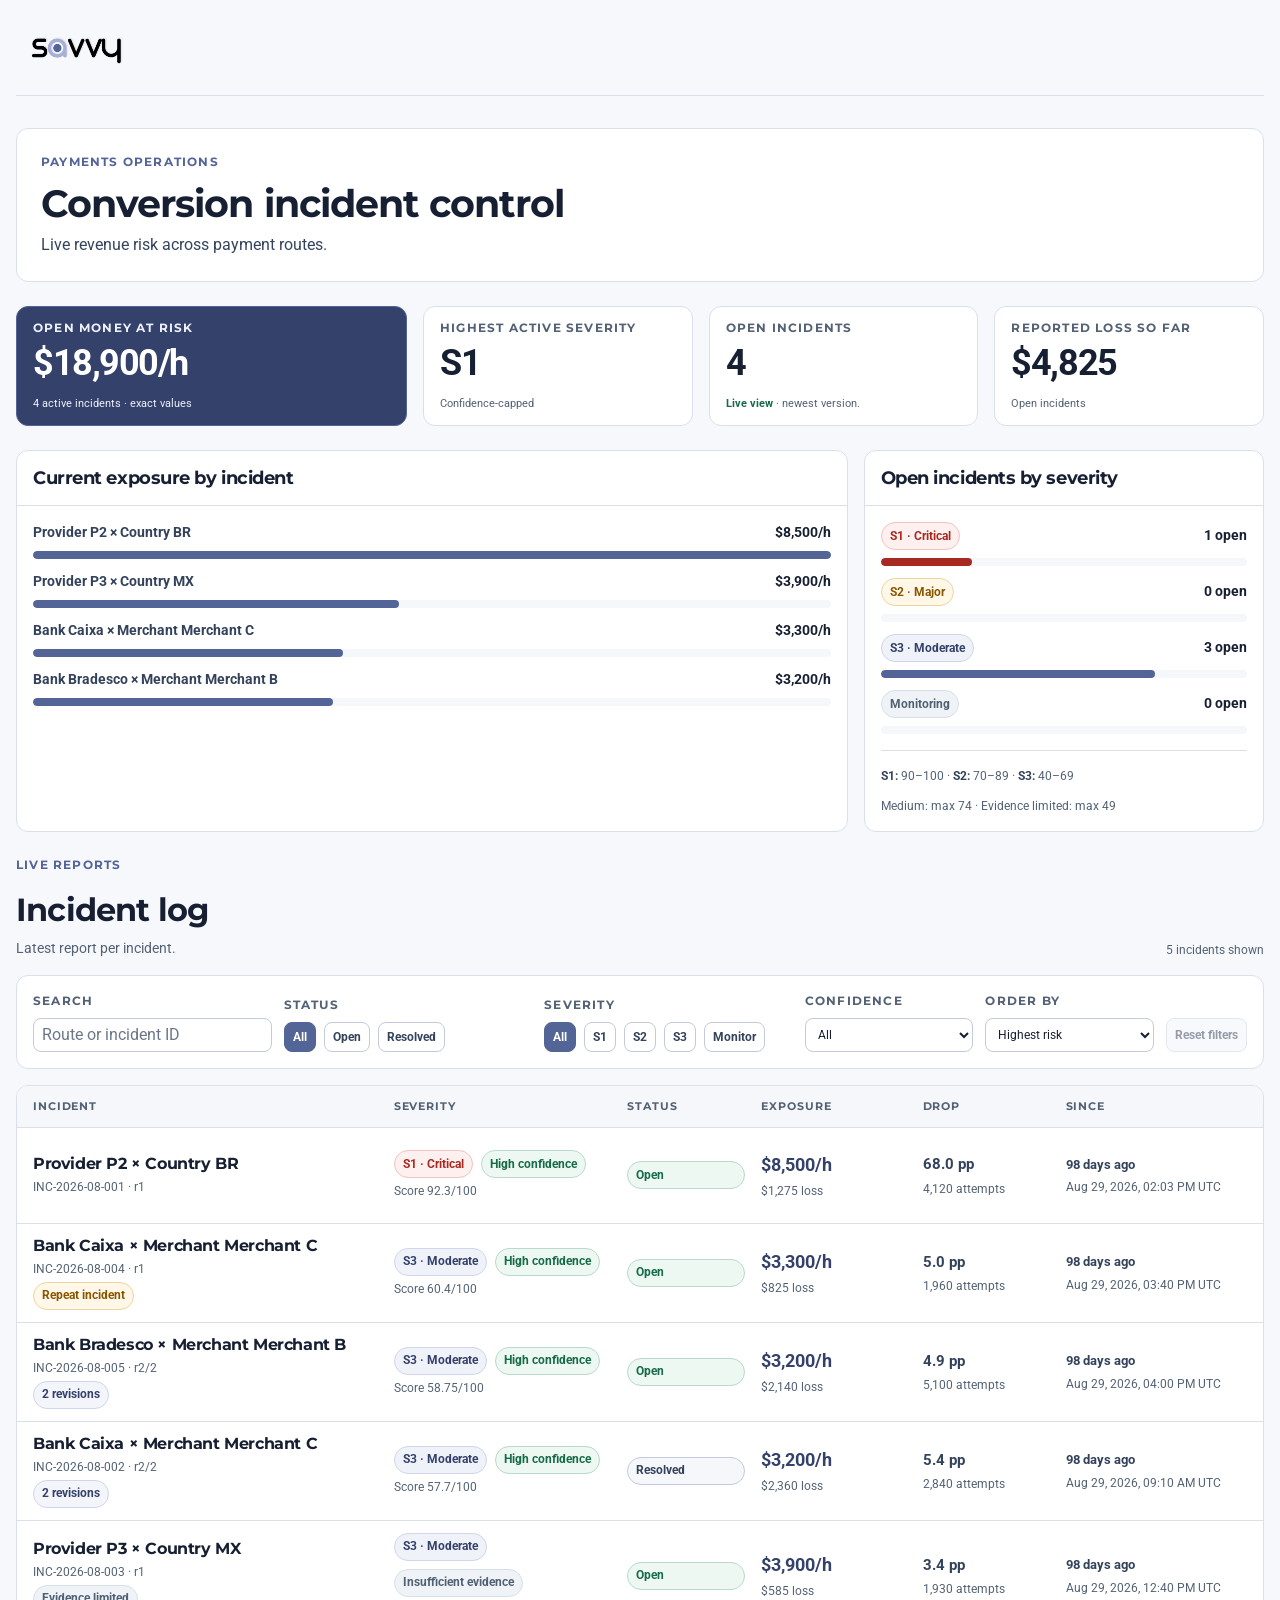
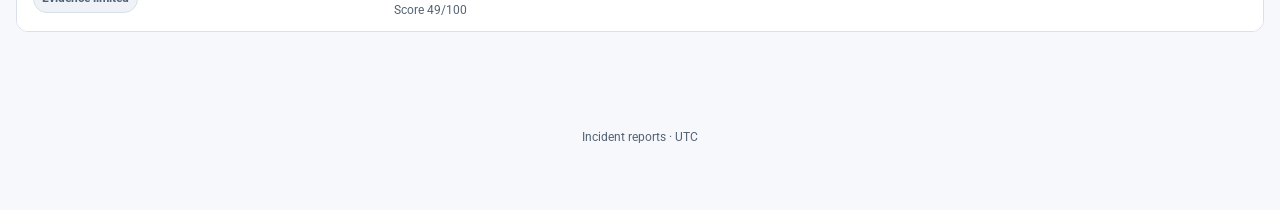
==== index.html @ c7ad4ebd "front v1" ====
<!doctype html>
<html lang="en">
<head>
    <meta charset="UTF-8">
    <meta name="viewport" content="width=device-width, initial-scale=1.0">
    <meta name="description" content="Savvy conversion incident control room">
    <link rel="icon" type="image/svg+xml" href="savvy.svg">
    <title>Savvy — Conversion Control Room</title>
    <link rel="preconnect" href="https://fonts.googleapis.com">
    <link rel="preconnect" href="https://fonts.gstatic.com" crossorigin>
    <link href="https://fonts.googleapis.com/css2?family=Montserrat:wght@600;700;800&family=Roboto:wght@400;500;700&display=swap" rel="stylesheet">
    <link rel="stylesheet" href="dashboard.css?v=20260830">
    <script src="dashboard-data.js" defer></script>
    <script src="dashboard-utils.js" defer></script>
    <script src="dashboard-index.js" defer></script>
</head>
<body>
    <a class="skip-link" href="#main-content">Skip to incident dashboard</a>

    <header class="page-shell topbar">
        <a class="brand" href="index.html" aria-label="Savvy conversion control room home">
            <span class="brand-logo"><img src="savvy.png" alt="Savvy"></span>
            <span class="brand-copy">
                <span class="brand-context"></span>
            </span>
        </a>
    </header>

    <main id="main-content" class="page-shell" tabindex="-1">
        <section id="loadingState" class="loading-shell" role="status" aria-live="polite" aria-label="Loading incident reports">
            <img class="loading-logo" src="savvy.png" alt="Savvy">
            <p class="loading-copy">Loading the latest incident reports…</p>
            <div class="summary-grid" aria-hidden="true">
                <div class="skeleton skeleton--summary"></div>
                <div class="skeleton skeleton--summary"></div>
                <div class="skeleton skeleton--summary"></div>
                <div class="skeleton skeleton--summary"></div>
            </div>
            <div class="overview-grid" aria-hidden="true">
                <div class="skeleton skeleton--panel"></div>
                <div class="skeleton skeleton--panel"></div>
            </div>
        </section>

        <div id="dashboardApp" class="is-hidden" aria-busy="true">
            <section class="dashboard-header" aria-labelledby="dashboard-title">
                <div class="dashboard-header__title">
                    <p class="eyebrow">Payments operations</p>
                    <h1 id="dashboard-title">Conversion incident control</h1>
                    <p class="header-copy">Live revenue risk across payment routes.</p>
                </div>
            </section>

            <section id="summaryGrid" class="summary-grid" aria-label="Open incident summary"></section>

            <section class="overview-grid" aria-label="Aggregate incident analysis">
                <article id="exposurePanel" class="panel"></article>
                <article id="severityPanel" class="panel"></article>
            </section>

            <section id="incident-log" class="incident-section" aria-labelledby="incident-log-title">
                <div class="incident-section-header">
                    <div>
                    <p class="eyebrow">Live reports</p>
                    <h2 id="incident-log-title">Incident log</h2>
                    <p class="panel-description">Latest report per incident.</p>
                    </div>
                    <p id="filteredCount" class="topbar-note" aria-live="polite"></p>
                </div>

                <div class="filter-panel" aria-label="Incident filters">
                    <label class="filter-search" for="incidentSearch">
                        <span class="field-label filter-label">Search</span>
                        <input id="incidentSearch" type="search" placeholder="Route or incident ID" autocomplete="off">
                    </label>
                    <div class="filter-set" role="group" aria-label="Filter by status">
                        <span class="field-label filter-label">Status</span>
                        <button class="filter-button" type="button" data-status-filter="all" aria-pressed="true">All</button>
                        <button class="filter-button" type="button" data-status-filter="open" aria-pressed="false">Open</button>
                        <button class="filter-button" type="button" data-status-filter="resolved" aria-pressed="false">Resolved</button>
                    </div>
                    <div class="filter-set" role="group" aria-label="Filter by severity">
                        <span class="field-label filter-label">Severity</span>
                        <button class="filter-button" type="button" data-severity-filter="all" aria-pressed="true">All</button>
                        <button class="filter-button" type="button" data-severity-filter="S1" aria-pressed="false">S1 · Critical</button>
                        <button class="filter-button" type="button" data-severity-filter="S2" aria-pressed="false">S2 · Major</button>
                        <button class="filter-button" type="button" data-severity-filter="S3" aria-pressed="false">S3 · Moderate</button>
                        <button class="filter-button" type="button" data-severity-filter="Monitoring" aria-pressed="false">Monitoring</button>
                    </div>
                    <label class="filter-select-wrap" for="confidenceFilter">
                        <span class="field-label filter-label">Confidence</span>
                        <select id="confidenceFilter" class="filter-select">
                            <option value="all">All</option>
                            <option value="high">High</option>
                            <option value="medium">Medium</option>
                            <option value="insufficient_evidence">Evidence limited</option>
                        </select>
                    </label>
                    <label class="filter-select-wrap" for="sortOrder">
                        <span class="field-label filter-label">Order by</span>
                        <select id="sortOrder" class="filter-select">
                            <option value="risk">Highest risk</option>
                            <option value="burn">Money at risk</option>
                            <option value="drop">Largest drop</option>
                            <option value="attempts">Affected attempts</option>
                            <option value="recent">Newest detected</option>
                        </select>
                    </label>
                    <button id="resetFilters" class="button button--secondary" type="button" disabled>Reset filters</button>
                </div>

                <div id="incidentList" class="incident-list"></div>
            </section>
        </div>
    </main>

    <footer class="page-shell footer-note">Incident reports · UTC</footer>

    <noscript>
        <style>#loadingState { display: none !important; }</style>
        <div class="page-shell error-state">
            <div class="error-state__mark" aria-hidden="true">!</div>
            <h1>JavaScript is required to render incident reports</h1>
            <p>Enable JavaScript to load the live dashboard data.</p>
        </div>
    </noscript>
</body>
</html>
---- dashboard.css ----
:root {
    --ink: #172033;
    --ink-soft: #34435c;
    --muted: #536174;
    --muted-soft: #6b7789;
    --surface: #ffffff;
    --surface-muted: #f5f7fb;
    --surface-indigo: #f0f2fa;
    --canvas: #f7f8fc;
    --line: #d9dfeb;
    --line-strong: #c2cadb;
    --indigo-900: #34416a;
    --indigo-700: #536597;
    --indigo-500: #7887b8;
    --indigo-200: #cfd5eb;
    --indigo-100: #e9ecf7;
    --indigo-50: #f4f5fb;
    --critical: #a82920;
    --critical-bg: #fdf0ef;
    --major: #8a5700;
    --major-bg: #fff7e8;
    --moderate: #536597;
    --moderate-bg: #f0f2fa;
    --monitor: #506174;
    --monitor-bg: #eff3f7;
    --success: #176b48;
    --success-bg: #edf8f2;
    --focus: #1d6fd8;
    --radius-sm: 8px;
    --radius-md: 12px;
    --radius-lg: 16px;
    --space-1: 4px;
    --space-2: 8px;
    --space-3: 12px;
    --space-4: 16px;
    --space-5: 24px;
    --space-6: 32px;
    --space-7: 48px;
    --space-8: 64px;
    --content-width: 1280px;
}

* { box-sizing: border-box; }

html {
    background: var(--canvas);
    color: var(--ink);
    font-family: 'Roboto', Arial, sans-serif;
    font-size: 16px;
    line-height: 1.5;
    scroll-behavior: smooth;
}

body {
    min-width: 320px;
    margin: 0;
    background: var(--canvas);
}

button,
input,
select { font: inherit; }

button,
select { color: inherit; }

a { color: inherit; }

button:focus-visible,
a:focus-visible,
select:focus-visible,
summary:focus-visible {
    outline: 3px solid var(--focus);
    outline-offset: 3px;
}

h1,
h2,
h3,
h4,
.font-heading {
    margin: 0;
    color: var(--ink);
    font-family: 'Montserrat', Arial, sans-serif;
    font-weight: 700;
    letter-spacing: -0.025em;
}

p,
ul,
ol,
dl { margin: 0; }

.sr-only {
    position: absolute;
    width: 1px;
    height: 1px;
    padding: 0;
    margin: -1px;
    overflow: hidden;
    clip: rect(0, 0, 0, 0);
    white-space: nowrap;
    border: 0;
}

.skip-link {
    position: fixed;
    top: var(--space-3);
    left: var(--space-3);
    z-index: 100;
    padding: var(--space-2) var(--space-3);
    border-radius: var(--radius-sm);
    background: var(--ink);
    color: #fff;
    transform: translateY(-180%);
}

.skip-link:focus { transform: translateY(0); }

.page-shell {
    width: min(100% - var(--space-6), var(--content-width));
    margin: 0 auto;
    padding-bottom: var(--space-8);
}

.topbar {
    display: flex;
    align-items: center;
    justify-content: space-between;
    gap: var(--space-4);
    min-height: 96px;
    border-bottom: 1px solid var(--line);
}

.topbar.page-shell { padding-bottom: 0; }

.brand,
.topbar-meta,
.inline-stack,
.chip-row,
.status-cluster,
.detail-badges {
    display: flex;
    align-items: center;
    gap: var(--space-2);
}

.chip-row,
.detail-badges { flex-wrap: wrap; }

.brand { text-decoration: none; }
.brand:hover .brand-logo { opacity: 0.78; }

.brand-logo { display: block; width: 240px; height: 68px; }
.brand-logo img { display: block; width: 100%; height: 100%; object-fit: contain; object-position: left center; }

.brand-copy { display: grid; gap: 0; }

.brand-name {
    font-family: 'Montserrat', Arial, sans-serif;
    font-size: 16px;
    font-weight: 800;
    line-height: 1.2;
    letter-spacing: -0.02em;
}

.brand-context,
.topbar-note,
.meta-copy {
    color: var(--muted);
    font-size: 12px;
}

.system-status {
    display: inline-flex;
    align-items: center;
    gap: var(--space-2);
    color: var(--success);
    font-size: 12px;
    font-weight: 700;
}

.system-status::before {
    width: 8px;
    height: 8px;
    border-radius: 50%;
    background: currentColor;
    box-shadow: 0 0 0 4px rgba(23, 107, 72, 0.12);
    content: '';
}

.system-status--error { color: var(--critical); }
.system-status--error::before { box-shadow: 0 0 0 4px rgba(168, 41, 32, 0.12); }

.button,
.icon-button,
.filter-button,
.text-button {
    display: inline-flex;
    align-items: center;
    justify-content: center;
    min-height: 40px;
    border: 1px solid transparent;
    border-radius: var(--radius-sm);
    cursor: pointer;
    font-family: 'Roboto', Arial, sans-serif;
    font-size: 14px;
    font-weight: 700;
    text-decoration: none;
    transition: background-color 160ms ease, border-color 160ms ease, color 160ms ease;
}

.button { padding: var(--space-2) var(--space-3); }

.button--primary {
    border-color: var(--indigo-700);
    background: var(--indigo-700);
    color: #fff;
}

.button--primary:hover {
    border-color: var(--indigo-900);
    background: var(--indigo-900);
}

.button--secondary {
    border-color: var(--line-strong);
    background: var(--surface);
    color: var(--indigo-900);
}

.button--secondary:hover {
    border-color: var(--indigo-500);
    background: var(--indigo-50);
}

.button--quiet,
.text-button {
    min-height: auto;
    padding: var(--space-1) 0;
    background: transparent;
    color: var(--indigo-900);
}

.button--quiet:hover,
.text-button:hover { color: var(--indigo-700); text-decoration: underline; }

.button:disabled,
.icon-button:disabled,
.filter-button:disabled,
.text-button:disabled {
    border-color: var(--line);
    background: var(--surface-muted);
    color: var(--muted-soft);
    cursor: not-allowed;
    opacity: 0.72;
    transform: none;
    box-shadow: none;
    text-decoration: none;
}

.icon-button {
    width: 40px;
    padding: 0;
    border-color: var(--line-strong);
    background: var(--surface);
    color: var(--indigo-900);
}

.icon-button:hover {
    border-color: var(--indigo-500);
    background: var(--indigo-50);
}

.dashboard-header {
    display: grid;
    grid-template-columns: minmax(0, 1fr);
    align-items: center;
    gap: var(--space-6);
    padding: var(--space-5);
    margin: var(--space-6) 0 var(--space-5);
    border: 1px solid var(--line);
    border-radius: var(--radius-md);
    background: var(--surface);
}

.eyebrow,
.field-label,
.section-kicker,
.metric-label,
.table-label,
.summary-label {
    color: var(--muted);
    font-family: 'Montserrat', Arial, sans-serif;
    font-size: 12px;
    font-weight: 700;
    letter-spacing: 0.1em;
    text-transform: uppercase;
}

.eyebrow { margin-bottom: var(--space-3); color: var(--indigo-700); }

.dashboard-header h1 {
    max-width: 800px;
    font-size: clamp(28px, 3vw, 38px);
    line-height: 1.1;
}

.header-copy {
    max-width: 700px;
    margin-top: var(--space-2);
    color: var(--ink-soft);
    font-size: 16px;
}

.dashboard-header__meta {
    display: grid;
    justify-items: end;
    gap: var(--space-2);
}

.dashboard-header__scope {
    color: var(--muted);
    font-size: 12px;
    font-weight: 700;
}

.header-actions {
    display: flex;
    flex-wrap: wrap;
    justify-content: flex-end;
    gap: var(--space-2);
}

.dashboard-brief {
    display: grid;
    min-width: 340px;
    border: 1px solid var(--line);
    border-radius: var(--radius-md);
    background: var(--surface-muted);
    overflow: hidden;
}

.dashboard-brief__top {
    display: flex;
    align-items: center;
    justify-content: space-between;
    gap: var(--space-4);
    padding: var(--space-2) var(--space-3);
    border-bottom: 1px solid var(--line);
    color: var(--muted);
    font-size: 11px;
    font-weight: 700;
}

.dashboard-brief__top span:first-child {
    color: var(--indigo-900);
    font-family: 'Montserrat', Arial, sans-serif;
    letter-spacing: 0.06em;
    text-transform: uppercase;
}

.dashboard-brief__metrics {
    display: grid;
    grid-template-columns: repeat(2, 1fr);
}

.dashboard-brief__item {
    display: grid;
    gap: var(--space-1);
    min-width: 0;
    padding: var(--space-3);
    border-left: 1px solid var(--line);
}

.dashboard-brief__item:first-child { border-left: 0; }
.dashboard-brief__item span { color: var(--muted); font-size: 12px; }
.dashboard-brief__item strong { color: var(--indigo-900); font-size: 18px; font-variant-numeric: tabular-nums; }

.summary-grid {
    display: grid;
    grid-template-columns: minmax(260px, 1.45fr) repeat(3, minmax(170px, 1fr));
    gap: var(--space-4);
    margin-bottom: var(--space-5);
}

.summary-card {
    display: grid;
    align-content: space-between;
    min-height: 120px;
    padding: var(--space-3) var(--space-4);
    border: 1px solid var(--line);
    border-radius: var(--radius-md);
    background: var(--surface);
}

.summary-card--primary {
    border-color: var(--indigo-700);
    background: var(--indigo-900);
    color: #fff;
}

.summary-card--primary .summary-label,
.summary-card--primary .summary-detail,
.summary-card--primary .summary-footnote { color: #eef0fa; }

.summary-label { margin-bottom: var(--space-2); }

.summary-value {
    color: var(--ink);
    font-family: 'Roboto', Arial, sans-serif;
    font-size: clamp(26px, 3vw, 36px);
    font-variant-numeric: tabular-nums;
    font-weight: 700;
    letter-spacing: -0.04em;
    line-height: 1;
}

.summary-card--primary .summary-value { color: #fff; }

.summary-detail {
    display: none;
}

.summary-footnote {
    margin-top: var(--space-2);
    color: var(--muted);
    font-size: 11px;
}

.summary-severity-list {
    display: grid;
    gap: var(--space-2);
    margin-top: var(--space-2);
}

.summary-severity-row {
    display: flex;
    align-items: center;
    justify-content: space-between;
    gap: var(--space-2);
    color: var(--ink-soft);
    font-size: 14px;
}

.summary-severity-row strong { color: var(--ink); font-variant-numeric: tabular-nums; }

.summary-status { color: var(--success); font-weight: 700; }

.overview-grid {
    display: grid;
    grid-template-columns: minmax(0, 1.35fr) minmax(300px, 0.65fr);
    gap: var(--space-4);
    margin-bottom: var(--space-5);
}

.overview-grid .panel-header,
.overview-grid .panel-body { padding: var(--space-4); }
.overview-grid .exposure-list,
.overview-grid .severity-list { gap: var(--space-3); }
.overview-grid .bar-track { height: 8px; }

.panel,
.detail-card,
.section-card {
    border: 1px solid var(--line);
    border-radius: var(--radius-md);
    background: var(--surface);
    
}

.panel { overflow: hidden; }

.panel-header,
.section-header {
    display: flex;
    align-items: flex-start;
    justify-content: space-between;
    gap: var(--space-4);
    padding: var(--space-5);
    border-bottom: 1px solid var(--line);
}

.panel-title,
.section-title {
    font-size: 18px;
    line-height: 1.25;
}

.panel-description,
.section-description {
    margin-top: var(--space-1);
    color: var(--muted);
    font-size: 14px;
}

.panel-body { padding: var(--space-5); }

.exposure-list,
.severity-list { display: grid; gap: var(--space-4); }

.exposure-row { display: grid; gap: var(--space-2); }

.exposure-row__heading,
.severity-row__heading {
    display: flex;
    align-items: baseline;
    justify-content: space-between;
    gap: var(--space-3);
}

.exposure-route {
    overflow: hidden;
    color: var(--ink-soft);
    font-size: 14px;
    font-weight: 700;
    text-overflow: ellipsis;
    white-space: nowrap;
}

.exposure-value,
.severity-count {
    color: var(--ink);
    font-size: 14px;
    font-variant-numeric: tabular-nums;
    font-weight: 700;
    white-space: nowrap;
}

.bar-track {
    height: 10px;
    overflow: hidden;
    border-radius: 999px;
    background: var(--surface-muted);
}

.bar-fill {
    height: 100%;
    border-radius: inherit;
    background: var(--indigo-700);
}

.bar-fill--s1 { background: var(--critical); }
.bar-fill--s2 { background: var(--major); }
.bar-fill--s3 { background: var(--indigo-700); }
.bar-fill--monitoring { background: var(--monitor); }

.severity-row { display: grid; gap: var(--space-2); }

.severity-explainer {
    display: grid;
    gap: var(--space-3);
    padding-top: var(--space-4);
    margin-top: var(--space-4);
    border-top: 1px solid var(--line);
    color: var(--muted);
    font-size: 12px;
}

.severity-explainer strong { color: var(--ink-soft); }

.incident-section { scroll-margin-top: var(--space-5); }

.incident-section-header {
    display: flex;
    align-items: end;
    justify-content: space-between;
    gap: var(--space-4);
    margin-bottom: var(--space-4);
}

.incident-section-header h2 { font-size: clamp(24px, 3vw, 32px); }

.filter-panel {
    display: flex;
    flex-wrap: wrap;
    align-items: flex-end;
    gap: var(--space-3);
    padding: var(--space-4);
    margin-bottom: var(--space-4);
    border: 1px solid var(--line);
    border-radius: var(--radius-md);
    background: var(--surface);
}

.filter-set {
    display: flex;
    flex-wrap: wrap;
    align-items: center;
    gap: var(--space-2);
    min-width: 0;
}

.filter-label { margin-right: 0; }
.filter-set .filter-label { flex-basis: 100%; }

.filter-search,
.filter-select-wrap {
    display: grid;
    gap: var(--space-2);
    min-width: 0;
}

.filter-search { flex: 1 1 220px; }
.filter-select-wrap { flex: 1 1 150px; max-width: 180px; }
.filter-set { flex: 1 1 230px; }
.filter-panel > .button { align-self: end; margin-left: auto; }

.filter-search input {
    width: 100%;
    min-height: 34px;
    padding: var(--space-1) var(--space-2);
    border: 1px solid var(--line-strong);
    border-radius: var(--radius-sm);
    background: var(--surface);
    color: var(--ink);
}

.filter-search input::placeholder { color: var(--muted-soft); }

.filter-button {
    min-height: 30px;
    padding: var(--space-1) var(--space-2);
    border-color: var(--line-strong);
    background: var(--surface);
    color: var(--ink-soft);
    font-size: 12px;
    white-space: nowrap;
}

.filter-button:hover { border-color: var(--indigo-500); background: var(--indigo-50); }

.filter-button[aria-pressed='true'] {
    border-color: var(--indigo-700);
    background: var(--indigo-700);
    color: #fff;
}

.filter-set [data-severity-filter] { min-width: 32px; font-size: 0; }
.filter-set [data-severity-filter]::after { font-size: 12px; }
.filter-set [data-severity-filter='all']::after { content: 'All'; }
.filter-set [data-severity-filter='S1']::after { content: 'S1'; }
.filter-set [data-severity-filter='S2']::after { content: 'S2'; }
.filter-set [data-severity-filter='S3']::after { content: 'S3'; }
.filter-set [data-severity-filter='Monitoring']::after { content: 'Monitor'; }

.filter-select {
    width: 100%;
    min-width: 0;
    min-height: 34px;
    padding: var(--space-1) 28px var(--space-1) var(--space-2);
    border: 1px solid var(--line-strong);
    border-radius: var(--radius-sm);
    background: var(--surface);
    color: var(--ink);
    cursor: pointer;
    font-size: 12px;
}

#resetFilters { white-space: nowrap; }

.filter-panel > .button {
    min-height: 34px;
    padding: var(--space-1) var(--space-2);
    font-size: 12px;
}

.incident-list {
    display: grid;
    overflow: hidden;
    border: 1px solid var(--line);
    border-radius: var(--radius-md);
    background: var(--surface);
}

.incident-table-head,
.incident-row {
    display: grid;
    grid-template-columns: minmax(230px, 1.9fr) minmax(170px, 1.2fr) minmax(100px, 0.65fr) minmax(125px, 0.8fr) minmax(110px, 0.7fr) minmax(150px, 1fr);
    gap: var(--space-4);
}

.incident-table-head {
    padding: var(--space-3) var(--space-4);
    border-bottom: 1px solid var(--line);
    background: var(--surface-muted);
    color: var(--muted);
    font-family: 'Montserrat', Arial, sans-serif;
    font-size: 11px;
    font-weight: 700;
    letter-spacing: 0.08em;
    text-transform: uppercase;
}

.incident-row {
    align-items: center;
    min-height: 96px;
    padding: var(--space-3) var(--space-4);
    border-bottom: 1px solid var(--line);
    background: var(--surface);
    text-decoration: none;
    transition: background-color 160ms ease;
}

.incident-table-body .incident-row:last-child { border-bottom: 0; }
.incident-row:hover { background: var(--indigo-50); }
.incident-row:focus-visible { position: relative; z-index: 1; outline-offset: -3px; }

.incident-row__identity,
.incident-row__cell {
    display: grid;
    gap: var(--space-1);
    min-width: 0;
}

.incident-row__identity h3 {
    overflow: hidden;
    font-size: 16px;
    line-height: 1.25;
    text-overflow: ellipsis;
    white-space: nowrap;
}

.incident-row__identity p,
.incident-row__subvalue {
    color: var(--muted);
    font-size: 12px;
    font-variant-numeric: tabular-nums;
}

.incident-row__tags { display: flex; flex-wrap: wrap; gap: var(--space-1); }
.incident-row__tags:empty { display: none; }
.incident-row__cell > strong { color: var(--ink-soft); font-size: 15px; font-variant-numeric: tabular-nums; }
.incident-row__exposure > strong { color: var(--indigo-900); font-size: 18px; }
.incident-row .timestamp { color: var(--muted); font-size: 12px; text-align: left; }
.incident-row .timestamp time { font-size: 13px; }
.incident-row .table-label { display: none; }

.detail-heading-row,
.record-row,
.timeline-row {
    display: flex;
    align-items: flex-start;
    justify-content: space-between;
    gap: var(--space-3);
}

.timestamp,
.record-value--muted {
    color: var(--muted);
    font-size: 12px;
}

.badge,
.state-tag,
.confidence-label {
    display: inline-flex;
    align-items: center;
    min-height: 28px;
    padding: var(--space-1) var(--space-2);
    border: 1px solid transparent;
    border-radius: 999px;
    font-size: 12px;
    font-weight: 700;
    line-height: 1.25;
    white-space: nowrap;
}

.badge--open { border-color: #bad8cb; background: var(--success-bg); color: var(--success); }
.badge--resolved { border-color: var(--line-strong); background: var(--surface-muted); color: var(--ink-soft); }
.badge--s1 { border-color: #f2c3bf; background: var(--critical-bg); color: var(--critical); }
.badge--s2 { border-color: #f0d49e; background: var(--major-bg); color: var(--major); }
.badge--s3 { border-color: var(--indigo-200); background: var(--moderate-bg); color: var(--indigo-900); }
.badge--monitoring { border-color: #d6e0e8; background: var(--monitor-bg); color: var(--monitor); }
.badge--high { border-color: #bad8cb; background: var(--success-bg); color: var(--success); }
.badge--medium { border-color: #f0d49e; background: var(--major-bg); color: var(--major); }
.badge--limited { border-color: #d6e0e8; background: var(--monitor-bg); color: var(--monitor); }

.state-tag {
    border-color: var(--indigo-200);
    background: var(--indigo-50);
    color: var(--indigo-900);
}

.state-tag--limited { border-color: #d6e0e8; background: var(--monitor-bg); color: var(--monitor); }
.state-tag--repeat { border-color: #f0d49e; background: var(--major-bg); color: var(--major); }

.empty-state,
.error-state {
    display: grid;
    justify-items: center;
    gap: var(--space-3);
    padding: var(--space-7) var(--space-5);
    border: 1px dashed var(--line-strong);
    border-radius: var(--radius-md);
    background: var(--surface);
    color: var(--muted);
    text-align: center;
}

.empty-state__mark,
.error-state__mark {
    display: grid;
    width: 48px;
    height: 48px;
    place-items: center;
    border-radius: 50%;
    background: var(--indigo-100);
    color: var(--indigo-900);
    font-family: 'Montserrat', Arial, sans-serif;
    font-size: 20px;
    font-weight: 800;
}

.empty-state h3,
.error-state h1 { font-size: 20px; }

.loading-shell {
    display: grid;
    gap: var(--space-4);
    padding: var(--space-7) 0;
}

.loading-logo { width: 240px; height: 68px; object-fit: contain; object-position: left center; }
.loading-copy { color: var(--muted); font-size: 14px; }

.skeleton {
    overflow: hidden;
    border-radius: var(--radius-md);
    background: linear-gradient(90deg, #edf0f6 25%, #f7f8fb 38%, #edf0f6 63%);
    background-size: 400% 100%;
    animation: shimmer 1.2s ease infinite;
}

.skeleton--summary { height: 176px; }
.skeleton--panel { height: 260px; }
.skeleton--card { height: 264px; }

@keyframes shimmer { 0% { background-position: 100% 0; } 100% { background-position: 0 0; } }

/* Incident detail */
.detail-main { padding-top: var(--space-6); }

.breadcrumb {
    display: inline-flex;
    align-items: center;
    gap: var(--space-2);
    margin-bottom: var(--space-5);
    color: var(--indigo-900);
    font-size: 14px;
    font-weight: 700;
    text-decoration: none;
}

.breadcrumb:hover { color: var(--indigo-700); text-decoration: underline; }

.detail-hero {
    padding: var(--space-6);
    margin-bottom: var(--space-5);
    border: 1px solid var(--indigo-200);
    border-radius: var(--radius-lg);
    background: var(--surface);
}

.detail-heading-row { margin-bottom: var(--space-5); }

.detail-title {
    max-width: 860px;
    font-size: clamp(28px, 4vw, 42px);
    line-height: 1.1;
}

.detail-subtitle {
    display: flex;
    flex-wrap: wrap;
    gap: var(--space-2);
    margin-top: var(--space-2);
    color: var(--muted);
    font-size: 14px;
}

.detail-id { font-variant-numeric: tabular-nums; font-weight: 700; }

.risk-callout {
    display: grid;
    grid-template-columns: minmax(0, 1.2fr) minmax(200px, 0.8fr);
    gap: var(--space-5);
    padding-top: var(--space-5);
    border-top: 1px solid var(--indigo-200);
}

.risk-callout__money {
    color: var(--indigo-900);
    font-size: clamp(36px, 5vw, 52px);
    font-variant-numeric: tabular-nums;
    font-weight: 700;
    letter-spacing: -0.05em;
    line-height: 1;
}

.risk-callout__label { margin-top: var(--space-2); color: var(--ink-soft); font-size: 16px; font-weight: 700; }
.risk-callout__subtext { margin-top: var(--space-1); color: var(--muted); font-size: 14px; }

.risk-callout__severity {
    display: grid;
    align-content: center;
    justify-items: start;
    gap: var(--space-2);
    padding-left: var(--space-5);
    border-left: 1px solid var(--indigo-200);
}

.risk-score { color: var(--ink-soft); font-size: 14px; font-variant-numeric: tabular-nums; font-weight: 700; }

.detail-overview {
    display: grid;
    grid-template-columns: repeat(4, minmax(0, 1fr));
    gap: 0;
    margin-bottom: var(--space-5);
    overflow: hidden;
    border: 1px solid var(--line);
    border-radius: var(--radius-md);
    background: var(--surface);
}

.metric-card {
    display: grid;
    gap: var(--space-2);
    min-height: 116px;
    padding: var(--space-4);
    border: 0;
    border-left: 1px solid var(--line);
    background: transparent;
}

.metric-card:first-child { border-left: 0; }

.metric-value {
    color: var(--ink);
    font-size: 24px;
    font-variant-numeric: tabular-nums;
    font-weight: 700;
    letter-spacing: -0.03em;
    line-height: 1.15;
}

.metric-value--money { color: var(--indigo-900); }

.detail-layout {
    display: grid;
    grid-template-columns: minmax(0, 1.25fr) minmax(300px, 0.75fr);
    align-items: start;
    gap: var(--space-5);
}

.detail-column { display: grid; gap: var(--space-6); }

.section-card { 
    padding: var(--space-5);
    box-shadow: 0 1px 3px rgba(0, 0, 0, 0.04);
}

.section-card__heading {
    display: grid;
    gap: var(--space-1);
    padding-bottom: var(--space-4);
    margin-bottom: var(--space-4);
    border-bottom: 2px solid var(--indigo-100);
}

.section-card__heading h2 { 
    font-size: 20px;
    letter-spacing: -0.01em;
}

.record-grid { display: grid; gap: var(--space-3); }
.record-grid--spaced { margin-top: var(--space-4); }

.record-row {
    display: flex;
    align-items: flex-start;
    justify-content: space-between;
    gap: var(--space-4);
    padding-bottom: var(--space-3);
    border-bottom: 1px solid var(--line);
}

.record-row:last-child { padding-bottom: 0; border-bottom: 0; }

.record-key {
    flex: 0 0 42%;
    color: var(--muted);
    font-size: 13px;
    line-height: 1.5;
    word-break: break-word;
}

.record-value {
    flex: 1 1 auto;
    color: var(--ink-soft);
    font-size: 14px;
    font-weight: 700;
    text-align: right;
    line-height: 1.5;
    word-break: break-word;
}

.record-value--money { color: var(--indigo-900); font-size: 16px; }

.timestamp { display: grid; gap: var(--space-1); text-align: right; }
.timestamp time { color: var(--ink-soft); font-size: 14px; font-weight: 700; }

.narrative {
    color: var(--ink-soft);
    font-size: 15px;
    line-height: 1.5;
    margin: var(--space-4);
}

.narrative + .narrative { margin-top: var(--space-4); }

.narrative-label { margin-bottom: var(--space-4); }

.exec-summary {
    display: grid;
    gap: var(--space-2);
    padding: var(--space-4) var(--space-5);
    margin-top: var(--space-5);
    border: 1px solid var(--indigo-200);
    border-left: 4px solid var(--indigo-700);
    border-radius: var(--radius-sm);
    background: var(--indigo-50);
}

.exec-summary__copy {
    color: var(--ink);
    font-size: 18px;
    font-weight: 700;
    line-height: 1.45;
}

.callout {
    padding: var(--space-3) var(--space-4);
    border: 1px solid var(--indigo-200);
    border-radius: var(--radius-md);
    background: var(--indigo-50);
}

.callout--limited { border-color: #d6e0e8; background: var(--monitor-bg); }
.callout--recommendation { border-color: #bad8cb; background: var(--success-bg); }

.callout-title { color: var(--ink); font-size: 15px; }
.callout-copy { margin-top: var(--space-2); color: var(--ink-soft); font-size: 14px; }

.evidence-list,
.plain-list,
.entity-list,
.revision-list { display: grid; gap: var(--space-2); }

.evidence-list { padding: 0; list-style: none; }
.revision-list { padding: 0; list-style: none; }

.evidence-item,
.entity-item,
.revision-item {
    padding: var(--space-3) var(--space-4);
    border: 1px solid var(--line);
    border-radius: var(--radius-md);
    background: var(--surface-muted);
}

.evidence-item { display: grid; grid-template-columns: 1fr; gap: var(--space-1); }
.evidence-claim { color: var(--ink); font-size: 14px; font-weight: 700; }
.evidence-support { color: var(--muted); font-size: 14px; line-height: 1.45; }

.entity-item { display: flex; align-items: baseline; justify-content: space-between; gap: var(--space-3); }
.entity-item__name { color: var(--ink-soft); font-size: 14px; font-weight: 700; }
.entity-item__share { color: var(--indigo-900); font-size: 14px; font-variant-numeric: tabular-nums; font-weight: 700; white-space: nowrap; }

.plain-list { padding-left: var(--space-5); color: var(--ink-soft); }
.plain-list li { padding-left: var(--space-1); font-size: 14px; }

.empty-list {
    padding: var(--space-4);
    border: 1px dashed var(--line-strong);
    border-radius: var(--radius-md);
    background: var(--surface-muted);
    color: var(--muted);
    font-size: 14px;
}

.revision-item { display: grid; gap: var(--space-3); }
.revision-title { color: var(--ink); font-size: 14px; }
.revision-meta { color: var(--muted); font-size: 12px; }
.revision-item__header {
    display: grid;
    grid-template-columns: minmax(0, 1fr) auto;
    align-items: start;
    gap: var(--space-3);
}

.revision-item__copy { min-width: 0; }
.revision-item__badges { display: flex; flex-wrap: wrap; justify-content: flex-end; gap: var(--space-2); }
.revision-item__footer { display: flex; align-items: end; justify-content: space-between; gap: var(--space-3); }
.revision-item__time .timestamp { display: flex; flex-wrap: wrap; align-items: center; gap: var(--space-1); text-align: left; }
.revision-item__time .timestamp time { color: var(--ink-soft); font-size: 13px; font-weight: 700; }
.revision-item__time .timestamp > span::before { margin-right: var(--space-1); color: var(--muted-soft); content: '·'; }

.audit-details {
    border: 1px solid var(--line);
    border-radius: var(--radius-md);
    background: var(--surface-muted);
}

.audit-details summary {
    padding: var(--space-3);
    cursor: pointer;
    color: var(--indigo-900);
    font-size: 14px;
    font-weight: 700;
}

.audit-details__body { padding: 0 var(--space-3) var(--space-3); }

.audit-table {
    width: 100%;
    border-collapse: collapse;
    font-size: 13px;
}

.audit-table th,
.audit-table td {
    padding: var(--space-2);
    border-top: 1px solid var(--line);
    text-align: left;
    vertical-align: top;
}

.audit-table th { color: var(--muted); font-size: 12px; }

.audit-table td:last-child { color: var(--ink-soft); }

.footer-note {
    padding-top: var(--space-6);
    color: var(--muted);
    font-size: 12px;
    text-align: center;
}

.is-hidden { display: none !important; }

@media (max-width: 1060px) {
    .summary-grid { grid-template-columns: repeat(2, minmax(0, 1fr)); }
    .summary-card--primary { grid-column: span 2; }
    .detail-overview { grid-template-columns: repeat(2, minmax(0, 1fr)); }
    .metric-card:nth-child(odd) { border-left: 0; }
    .metric-card:nth-child(n + 3) { border-top: 1px solid var(--line); }
    .filter-panel { grid-template-columns: minmax(200px, 1fr) max-content max-content; }
}

@media (max-width: 860px) {
    .dashboard-header,
    .overview-grid,
    .detail-layout { grid-template-columns: 1fr; }
    .dashboard-header__meta { justify-items: start; }
    .header-actions { justify-content: flex-start; }
    .risk-callout { grid-template-columns: 1fr; }
    .risk-callout__severity { padding: var(--space-4) 0 0; border-top: 1px solid var(--indigo-200); border-left: 0; }
    .filter-panel { grid-template-columns: repeat(2, minmax(0, 1fr)); align-items: end; }
    .filter-set { align-items: flex-start; }
    .incident-table-head { display: none; }
    .incident-row { grid-template-columns: repeat(3, minmax(0, 1fr)); gap: var(--space-3); }
    .incident-row .table-label { display: block; }
    .incident-row__identity { grid-column: span 3; }
}

@media (max-width: 700px) {
    .page-shell { width: min(100% - var(--space-4), var(--content-width)); }
    .topbar { min-height: 80px; }
    .brand-logo { width: 180px; height: 52px; }
    .loading-logo { width: 180px; height: 52px; }
    .topbar-note { display: none; }
    .dashboard-header { padding: var(--space-4); margin: var(--space-4) 0; }
    .header-copy { font-size: 16px; }
    .summary-grid,
    .incident-list,
    .detail-overview { grid-template-columns: 1fr; }
    .summary-card--primary { grid-column: auto; }
    .summary-card { min-height: 112px; }
    .metric-card { border-left: 0; }
    .metric-card + .metric-card { border-top: 1px solid var(--line); }
    .incident-section-header,
    .filter-panel,
    .detail-heading-row { align-items: flex-start; flex-direction: column; }
    .filter-panel { display: grid; grid-template-columns: 1fr; width: 100%; }
    .filter-set { align-items: flex-start; }
    .filter-label { width: 100%; }
    .filter-select { width: 100%; }
    .filter-search, .filter-select-wrap { width: 100%; }
    .dashboard-brief { width: 100%; min-width: 0; }
    .dashboard-brief__top { align-items: flex-start; flex-direction: column; gap: var(--space-1); }
    .dashboard-brief__item { min-width: 0; }
    .incident-row { grid-template-columns: repeat(2, minmax(0, 1fr)); min-height: 0; padding: var(--space-4); }
    .incident-row__identity { grid-column: span 2; }
    .detail-hero,
    .section-card { padding: var(--space-4); }
    .evidence-item { grid-template-columns: 1fr; gap: var(--space-1); }
    .revision-item__header { grid-template-columns: 1fr; }
    .revision-item__badges { justify-content: flex-start; }
    .revision-item__footer { align-items: flex-start; flex-direction: column; }
    .detail-badges { flex-wrap: wrap; }
    .record-row { align-items: flex-start; flex-direction: column; }
    .record-key { flex-basis: auto; }
    .record-value,
    .timestamp { text-align: left; }
    .audit-table { display: block; overflow-x: auto; }
}

@media (prefers-reduced-motion: reduce) {
    html { scroll-behavior: auto; }
    *, *::before, *::after {
        animation-duration: 0.01ms !important;
        animation-iteration-count: 1 !important;
        scroll-behavior: auto !important;
        transition-duration: 0.01ms !important;
    }
}
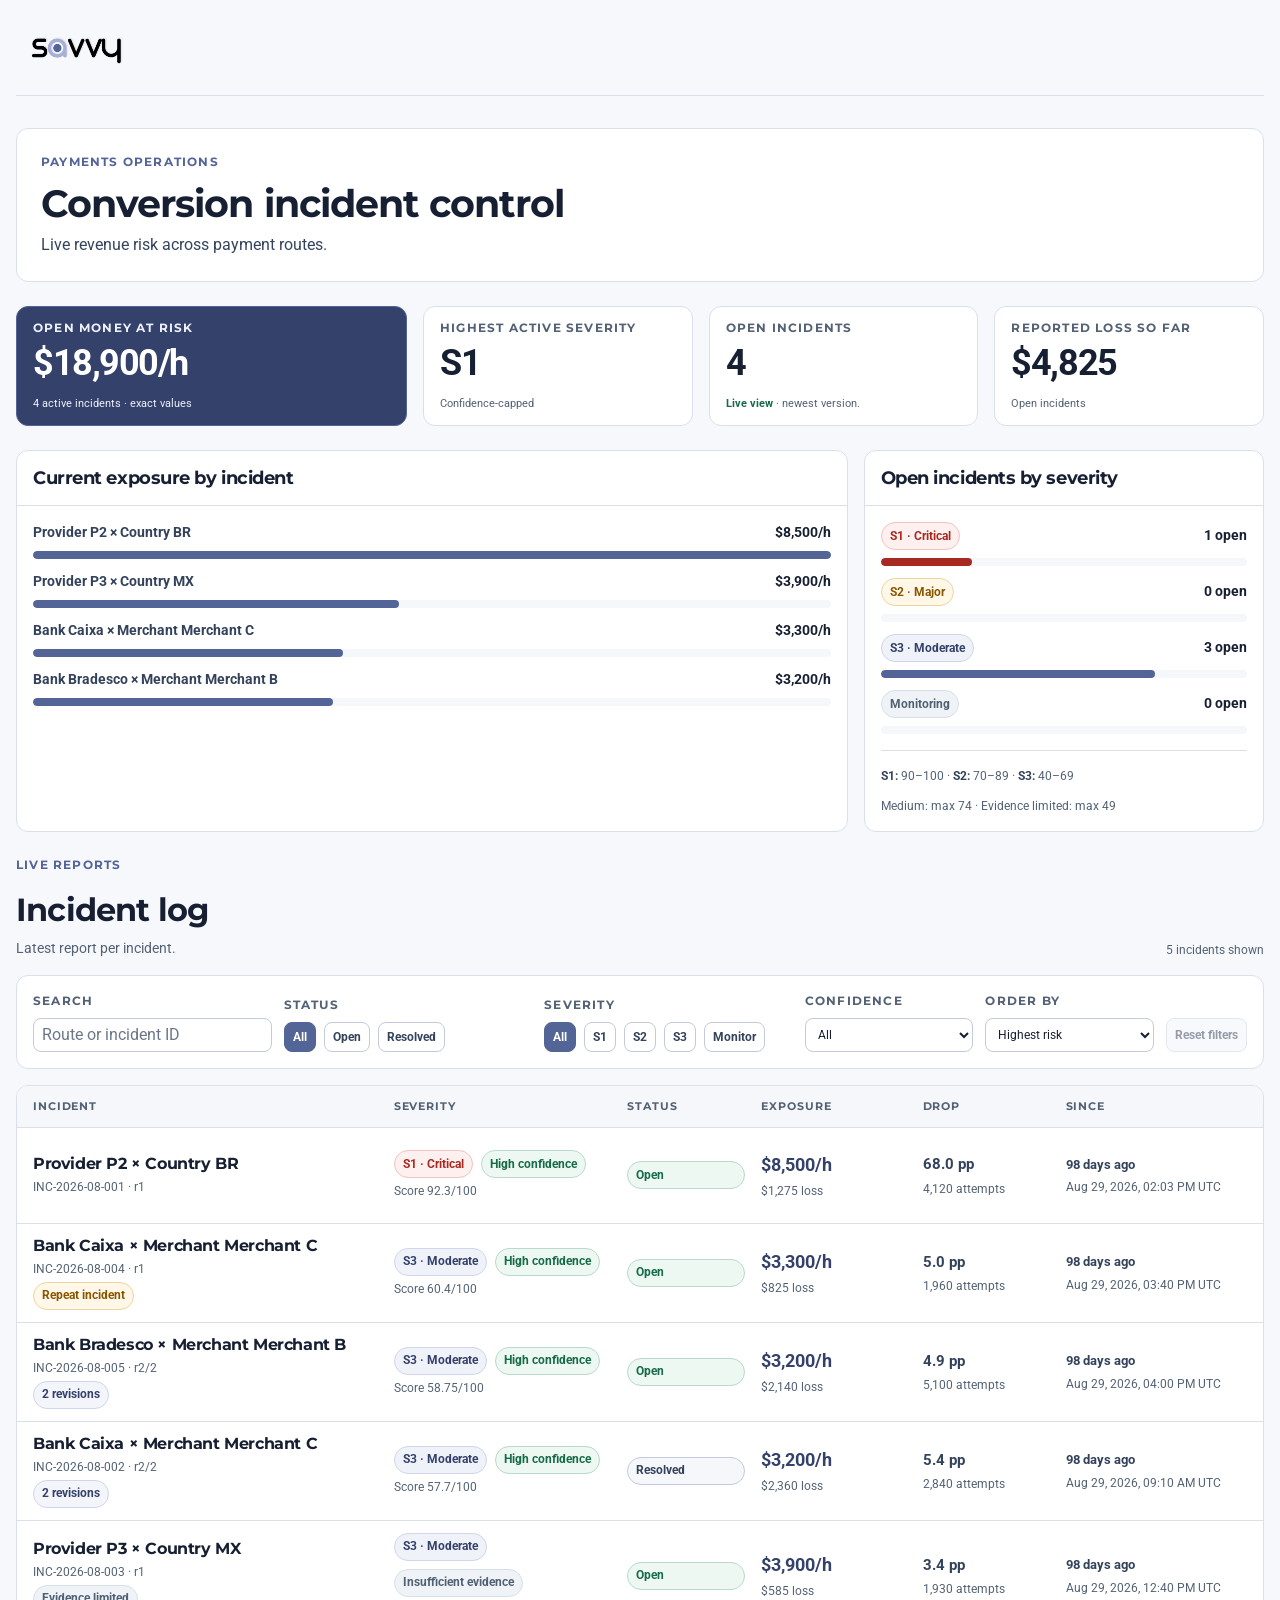
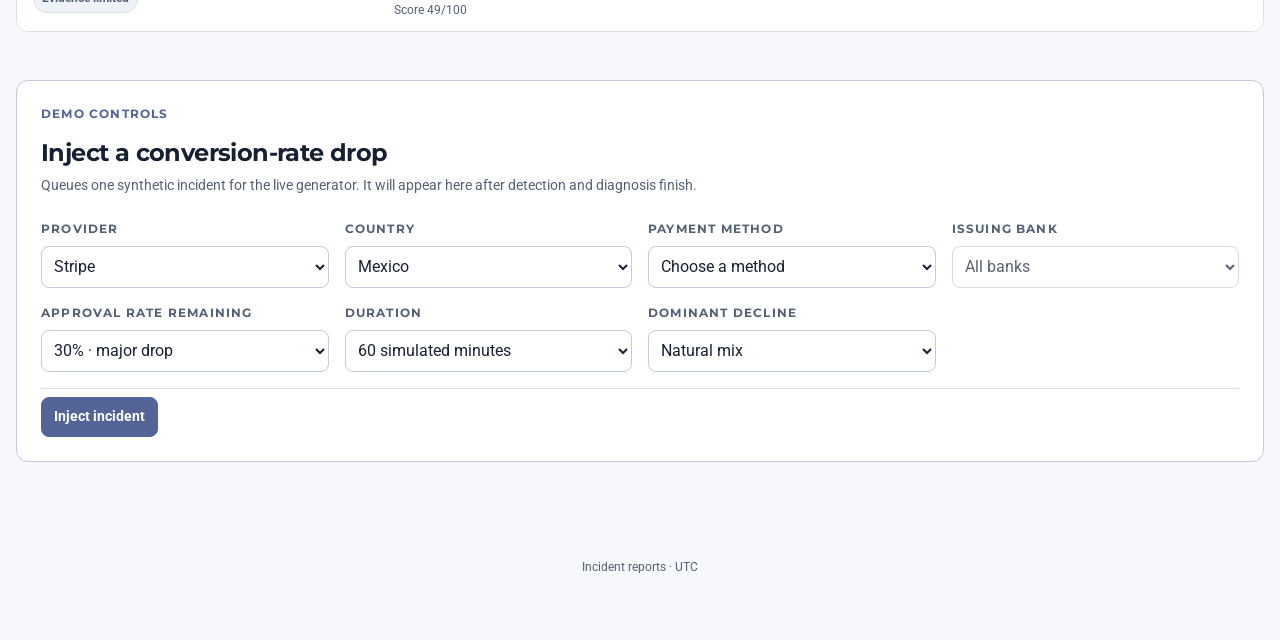
==== commit 4fc1e552: "dash" ====
--- a/index.html
+++ b/index.html
@@ -13,6 +13,7 @@
     <script src="dashboard-data.js" defer></script>
     <script src="dashboard-utils.js" defer></script>
     <script src="dashboard-index.js" defer></script>
+    <script src="dashboard-injection.js" defer></script>
 </head>
 <body>
     <a class="skip-link" href="#main-content">Skip to incident dashboard</a>
@@ -111,6 +112,26 @@
 
                 <div id="incidentList" class="incident-list"></div>
             </section>
+
+            <section class="injection-section" aria-labelledby="injection-title">
+                <div class="injection-section__heading">
+                    <div>
+                        <p class="eyebrow">Demo controls</p>
+                        <h2 id="injection-title">Inject a conversion-rate drop</h2>
+                        <p class="panel-description">Queues one synthetic incident for the live generator. It will appear here after detection and diagnosis finish.</p>
+                    </div>
+                </div>
+                <form id="injectionForm" class="injection-form">
+                    <label class="injection-field" for="injectionProvider"><span class="field-label">Provider</span><select id="injectionProvider" name="provider" required><option value="stripe">Stripe</option><option value="adyen">Adyen</option><option value="mercadopago">Mercado Pago</option><option value="dlocal">dLocal</option></select></label>
+                    <label class="injection-field" for="injectionCountry"><span class="field-label">Country</span><select id="injectionCountry" name="country" required><option value="MX">Mexico</option><option value="BR">Brazil</option><option value="CO">Colombia</option></select></label>
+                    <label class="injection-field" for="injectionMethod"><span class="field-label">Payment method</span><select id="injectionMethod" name="payment_method" required></select></label>
+                    <label class="injection-field" for="injectionBank"><span class="field-label">Issuing bank</span><select id="injectionBank" name="issuing_bank"><option value="">All banks</option></select></label>
+                    <label class="injection-field" for="injectionMultiplier"><span class="field-label">Approval rate remaining</span><select id="injectionMultiplier" name="approval_rate_multiplier"><option value="0.15">15% · severe drop</option><option value="0.3" selected>30% · major drop</option><option value="0.5">50% · moderate drop</option><option value="0.7">70% · light drop</option></select></label>
+                    <label class="injection-field" for="injectionDuration"><span class="field-label">Duration</span><select id="injectionDuration" name="duration_minutes"><option value="30">30 simulated minutes</option><option value="60" selected>60 simulated minutes</option><option value="120">120 simulated minutes</option><option value="240">240 simulated minutes</option></select></label>
+                    <label class="injection-field" for="injectionDecline"><span class="field-label">Dominant decline</span><select id="injectionDecline" name="dominant_decline_code"><option value="">Natural mix</option><option value="91_96_network_timeout">Network timeout</option><option value="05_do_not_honor">Do not honor</option><option value="capture_error">Capture error</option></select></label>
+                    <div class="injection-actions"><button id="injectionSubmit" class="button button--primary" type="submit">Inject incident</button><p id="injectionStatus" class="injection-status" role="status" aria-live="polite"></p></div>
+                </form>
+            </section>
         </div>
     </main>
 
--- a/dashboard.css
+++ b/dashboard.css
@@ -259,6 +259,23 @@
     text-decoration: none;
 }
 
+.injection-section {
+    margin-top: var(--space-7);
+    padding: var(--space-5);
+    border: 1px solid var(--line-strong);
+    border-radius: var(--radius-md);
+    background: var(--surface);
+}
+
+.injection-section__heading { margin-bottom: var(--space-5); }
+.injection-form { display: grid; grid-template-columns: repeat(4, minmax(0, 1fr)); gap: var(--space-4); }
+.injection-field { display: grid; gap: var(--space-2); min-width: 0; }
+.injection-field select { width: 100%; min-height: 42px; padding: 0 var(--space-2); border: 1px solid var(--line-strong); border-radius: var(--radius-sm); background: var(--surface); }
+.injection-actions { display: flex; grid-column: 1 / -1; align-items: center; gap: var(--space-3); padding-top: var(--space-2); border-top: 1px solid var(--line); }
+.injection-status { color: var(--muted); font-size: 14px; }
+.injection-status--success { color: var(--success); font-weight: 700; }
+.injection-status--error { color: var(--critical); font-weight: 700; }
+
 .icon-button {
     width: 40px;
     padding: 0;
@@ -1014,12 +1031,12 @@
     color: var(--ink-soft);
     font-size: 15px;
     line-height: 1.5;
-    margin: var(--space-4);
+    margin: var(--space-4) 0 0;
 }
 
 .narrative + .narrative { margin-top: var(--space-4); }
 
-.narrative-label { margin-bottom: var(--space-4); }
+.narrative-label { margin-bottom: var(--space-2); }
 
 .exec-summary {
     display: grid;
@@ -1077,8 +1094,8 @@
 .entity-item__name { color: var(--ink-soft); font-size: 14px; font-weight: 700; }
 .entity-item__share { color: var(--indigo-900); font-size: 14px; font-variant-numeric: tabular-nums; font-weight: 700; white-space: nowrap; }
 
-.plain-list { padding-left: var(--space-5); color: var(--ink-soft); }
-.plain-list li { padding-left: var(--space-1); font-size: 14px; }
+.plain-list { padding-left: 0; color: var(--ink-soft); list-style-position: inside; }
+.plain-list li { padding-left: 0; font-size: 14px; }
 
 .empty-list {
     padding: var(--space-4);
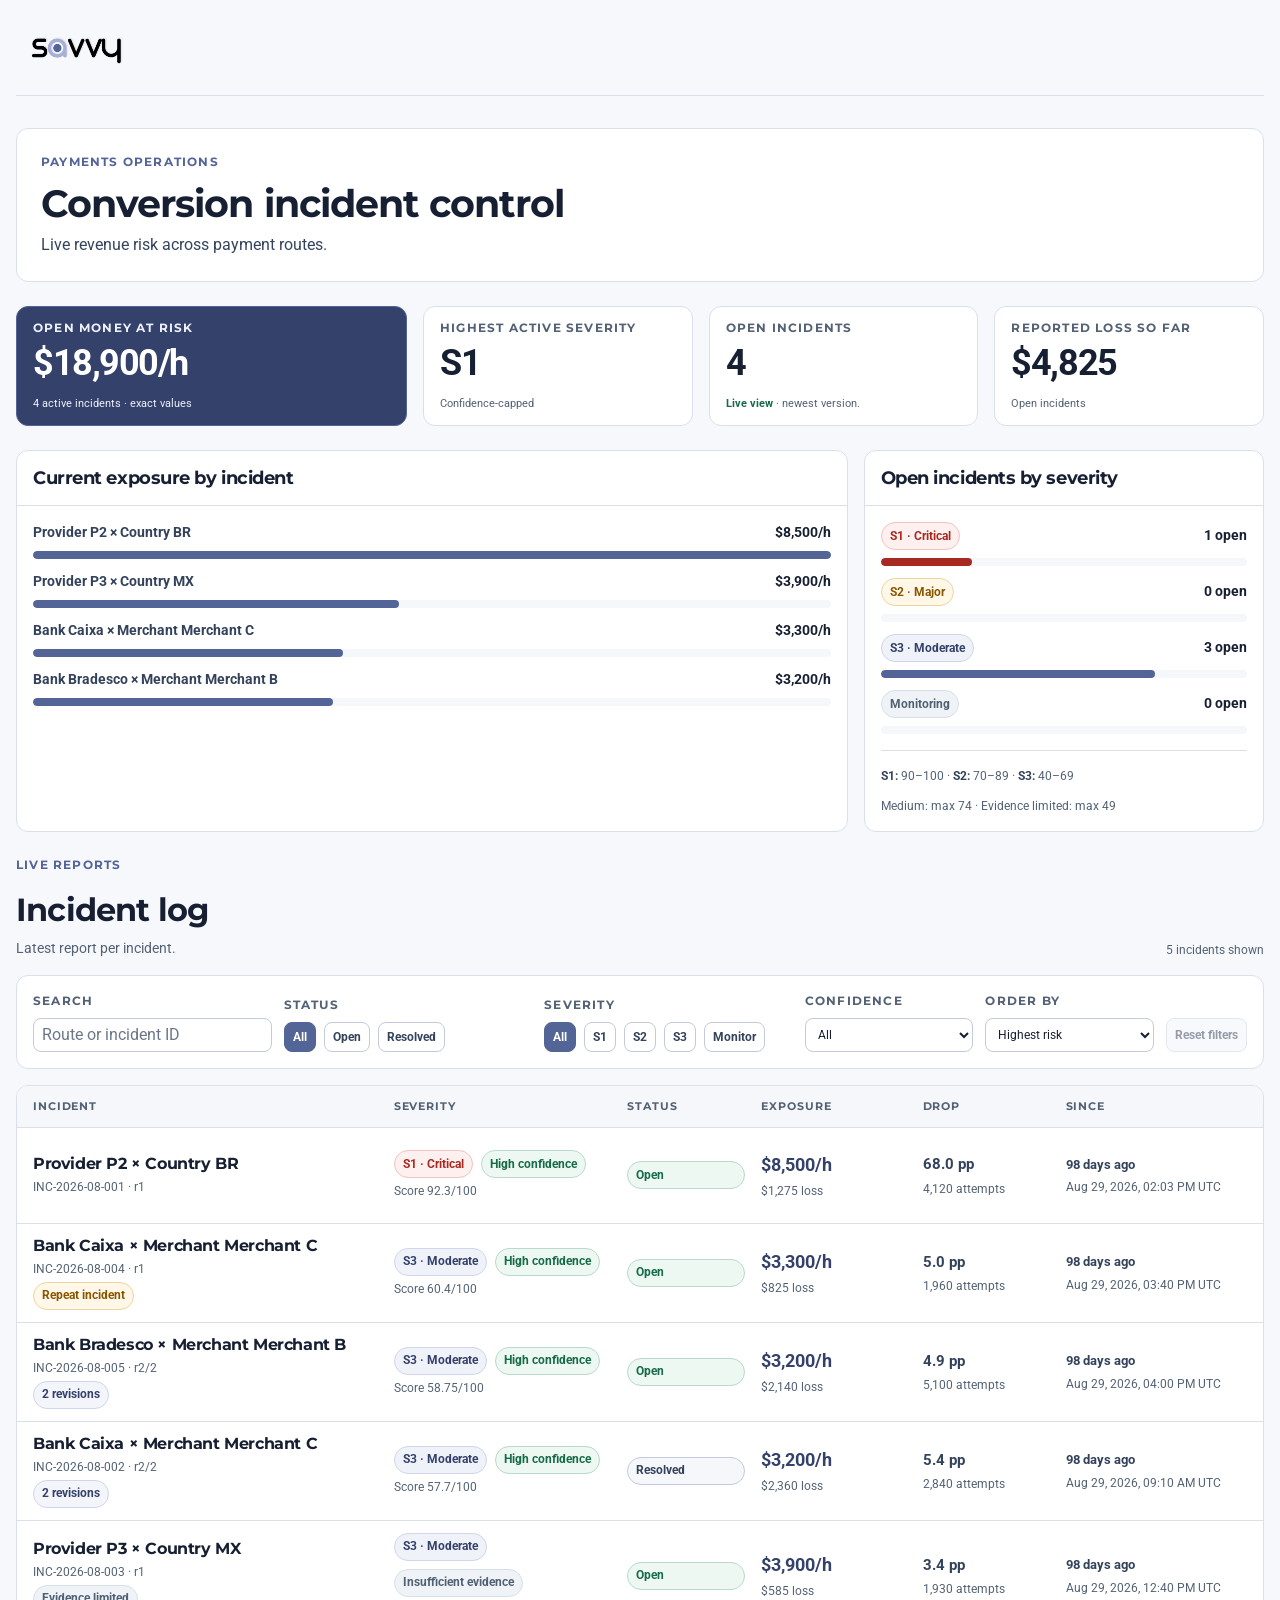
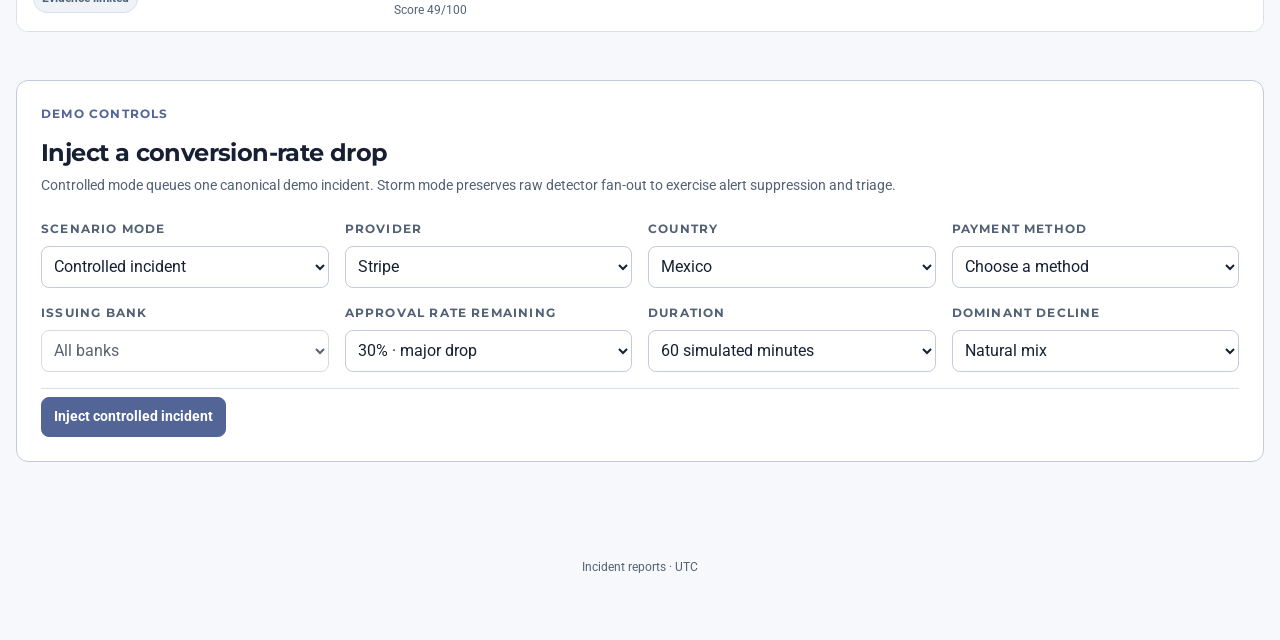
==== commit 4d174504: "Finish" ====
--- a/index.html
+++ b/index.html
@@ -118,10 +118,11 @@
                     <div>
                         <p class="eyebrow">Demo controls</p>
                         <h2 id="injection-title">Inject a conversion-rate drop</h2>
-                        <p class="panel-description">Queues one synthetic incident for the live generator. It will appear here after detection and diagnosis finish.</p>
+                        <p class="panel-description">Controlled mode queues one canonical demo incident. Storm mode preserves raw detector fan-out to exercise alert suppression and triage.</p>
                     </div>
                 </div>
                 <form id="injectionForm" class="injection-form">
+                    <label class="injection-field" for="injectionMode"><span class="field-label">Scenario mode</span><select id="injectionMode" name="mode"><option value="controlled" selected>Controlled incident</option><option value="storm">Alert storm</option></select></label>
                     <label class="injection-field" for="injectionProvider"><span class="field-label">Provider</span><select id="injectionProvider" name="provider" required><option value="stripe">Stripe</option><option value="adyen">Adyen</option><option value="mercadopago">Mercado Pago</option><option value="dlocal">dLocal</option></select></label>
                     <label class="injection-field" for="injectionCountry"><span class="field-label">Country</span><select id="injectionCountry" name="country" required><option value="MX">Mexico</option><option value="BR">Brazil</option><option value="CO">Colombia</option></select></label>
                     <label class="injection-field" for="injectionMethod"><span class="field-label">Payment method</span><select id="injectionMethod" name="payment_method" required></select></label>
@@ -129,7 +130,7 @@
                     <label class="injection-field" for="injectionMultiplier"><span class="field-label">Approval rate remaining</span><select id="injectionMultiplier" name="approval_rate_multiplier"><option value="0.15">15% · severe drop</option><option value="0.3" selected>30% · major drop</option><option value="0.5">50% · moderate drop</option><option value="0.7">70% · light drop</option></select></label>
                     <label class="injection-field" for="injectionDuration"><span class="field-label">Duration</span><select id="injectionDuration" name="duration_minutes"><option value="30">30 simulated minutes</option><option value="60" selected>60 simulated minutes</option><option value="120">120 simulated minutes</option><option value="240">240 simulated minutes</option></select></label>
                     <label class="injection-field" for="injectionDecline"><span class="field-label">Dominant decline</span><select id="injectionDecline" name="dominant_decline_code"><option value="">Natural mix</option><option value="91_96_network_timeout">Network timeout</option><option value="05_do_not_honor">Do not honor</option><option value="capture_error">Capture error</option></select></label>
-                    <div class="injection-actions"><button id="injectionSubmit" class="button button--primary" type="submit">Inject incident</button><p id="injectionStatus" class="injection-status" role="status" aria-live="polite"></p></div>
+                    <div class="injection-actions"><button id="injectionSubmit" class="button button--primary" type="submit">Inject controlled incident</button><p id="injectionStatus" class="injection-status" role="status" aria-live="polite"></p></div>
                 </form>
             </section>
         </div>
